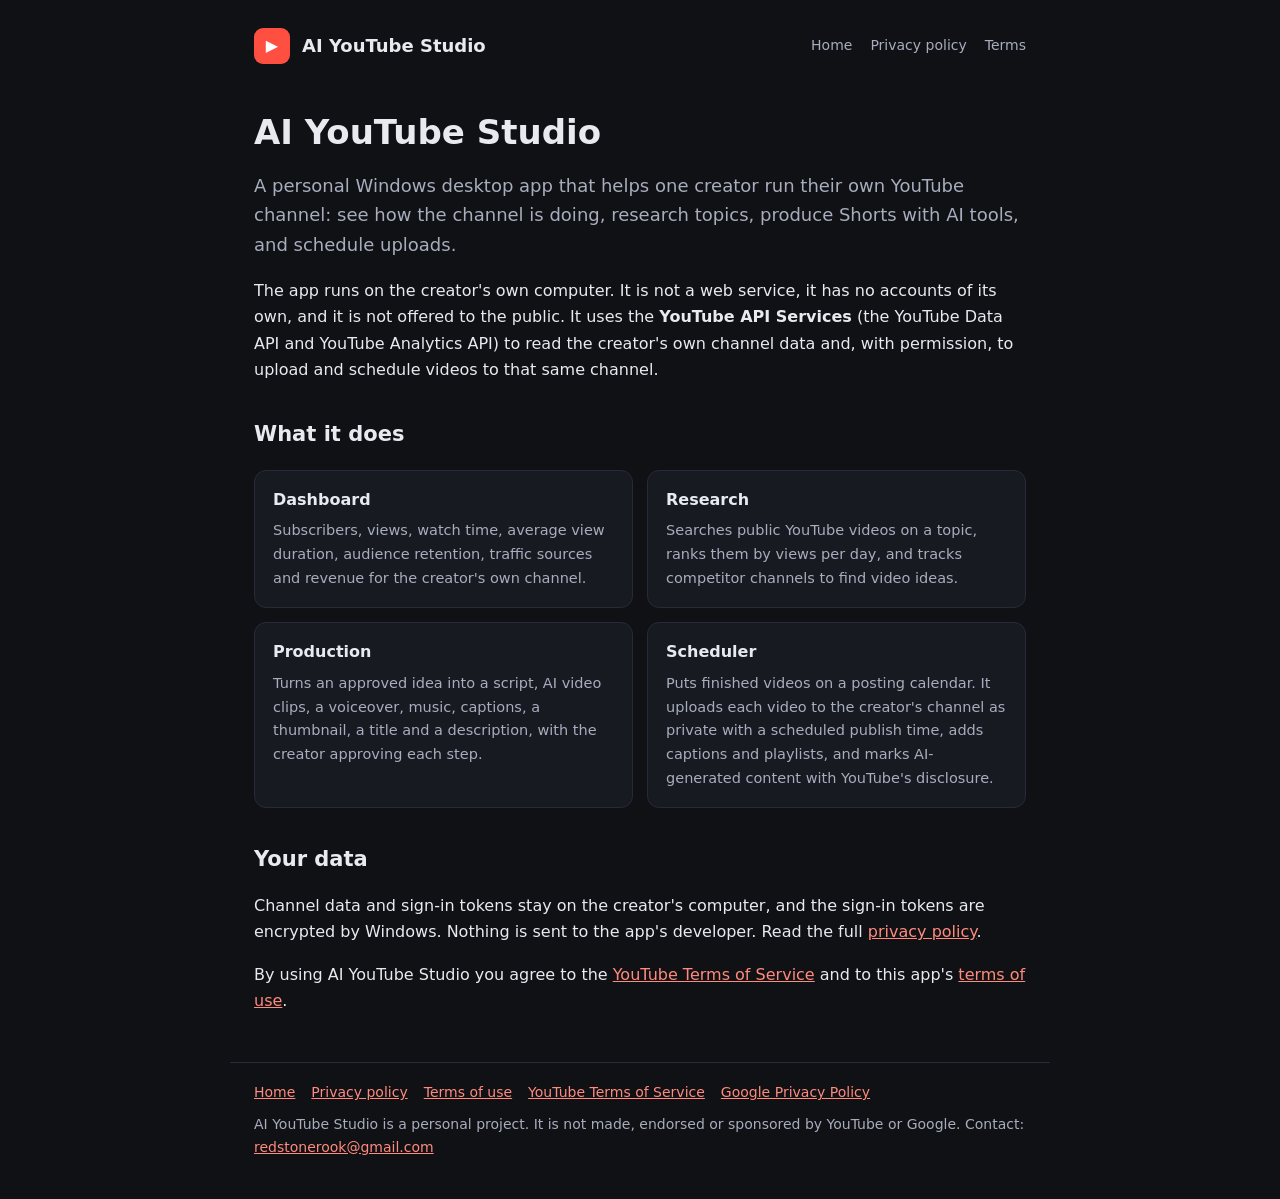
==== index.html @ 5edcbc94 "Add files via upload" ====
<!doctype html><html lang="en"><head><meta charset="utf-8"><meta name="viewport" content="width=device-width,initial-scale=1"><link rel="stylesheet" href="style.css"><title>AI YouTube Studio</title><meta name="description" content="A personal Windows desktop app for planning, producing and scheduling YouTube Shorts for one's own channel."></head><body>
<header><div class="logo">▶</div><div class="name">AI YouTube Studio</div><nav><a href="index.html">Home</a><a href="privacy.html">Privacy policy</a><a href="terms.html">Terms</a></nav></header><main>
<h1>AI YouTube Studio</h1>
<p class="lead">A personal Windows desktop app that helps one creator run their own YouTube channel: see how the channel is doing, research topics, produce Shorts with AI tools, and schedule uploads.</p>
<p>The app runs on the creator's own computer. It is not a web service, it has no accounts of its own, and it is not offered to the public. It uses the <strong>YouTube API Services</strong> (the YouTube Data API and YouTube Analytics API) to read the creator's own channel data and, with permission, to upload and schedule videos to that same channel.</p>
<h2>What it does</h2>
<div class="grid">
<div class="card"><h3>Dashboard</h3><p>Subscribers, views, watch time, average view duration, audience retention, traffic sources and revenue for the creator's own channel.</p></div>
<div class="card"><h3>Research</h3><p>Searches public YouTube videos on a topic, ranks them by views per day, and tracks competitor channels to find video ideas.</p></div>
<div class="card"><h3>Production</h3><p>Turns an approved idea into a script, AI video clips, a voiceover, music, captions, a thumbnail, a title and a description, with the creator approving each step.</p></div>
<div class="card"><h3>Scheduler</h3><p>Puts finished videos on a posting calendar. It uploads each video to the creator's channel as private with a scheduled publish time, adds captions and playlists, and marks AI-generated content with YouTube's disclosure.</p></div>
</div>
<h2>Your data</h2>
<p>Channel data and sign-in tokens stay on the creator's computer, and the sign-in tokens are encrypted by Windows. Nothing is sent to the app's developer. Read the full <a href="privacy.html">privacy policy</a>.</p>
<p>By using AI YouTube Studio you agree to the <a href="https://www.youtube.com/t/terms">YouTube Terms of Service</a> and to this app's <a href="terms.html">terms of use</a>.</p>
</main><footer><a href="index.html">Home</a><a href="privacy.html">Privacy policy</a><a href="terms.html">Terms of use</a><a href="https://www.youtube.com/t/terms">YouTube Terms of Service</a><a href="https://policies.google.com/privacy">Google Privacy Policy</a><div style="margin-top:8px">AI YouTube Studio is a personal project. It is not made, endorsed or sponsored by YouTube or Google. Contact: <a href="mailto:redstonerook@gmail.com">redstonerook@gmail.com</a></div></footer></body></html>
---- style.css ----
:root{--bg:#0f1115;--panel:#171a21;--ink:#e8eaf0;--ink2:#a8adbd;--line:#262b37;--accent:#ff4f40}
*{box-sizing:border-box}body{margin:0;background:var(--bg);color:var(--ink);font:16px/1.65 "Segoe UI",system-ui,-apple-system,sans-serif}
a{color:#ff8a7d}header,main,footer{max-width:820px;margin:0 auto;padding:0 24px}
header{display:flex;align-items:center;gap:12px;padding-top:28px;padding-bottom:12px}
.logo{width:36px;height:36px;border-radius:9px;background:var(--accent);display:grid;place-items:center;color:#fff;font-weight:700}
header .name{font-weight:700;font-size:18px}header nav{margin-left:auto;display:flex;gap:18px;font-size:14px}
header nav a{color:var(--ink2);text-decoration:none}header nav a:hover{color:var(--ink)}
h1{font-size:34px;line-height:1.2;margin:36px 0 8px}h2{font-size:21px;margin:34px 0 8px}
.lead{color:var(--ink2);font-size:18px}.muted{color:var(--ink2);font-size:14px}
.grid{display:grid;grid-template-columns:repeat(2,1fr);gap:14px;margin-top:18px}
.card{background:var(--panel);border:1px solid var(--line);border-radius:12px;padding:16px 18px}.card h3{margin:0 0 6px;font-size:16px}.card p{margin:0;color:var(--ink2);font-size:14.5px}
footer{border-top:1px solid var(--line);margin-top:48px;padding-top:18px;padding-bottom:40px;color:var(--ink2);font-size:14px}
footer a{margin-right:16px}li{margin:4px 0}table{border-collapse:collapse;width:100%;font-size:14.5px}td,th{border:1px solid var(--line);padding:8px 10px;text-align:left;vertical-align:top}th{background:var(--panel)}
@media(max-width:640px){.grid{grid-template-columns:1fr}header nav{gap:10px}}
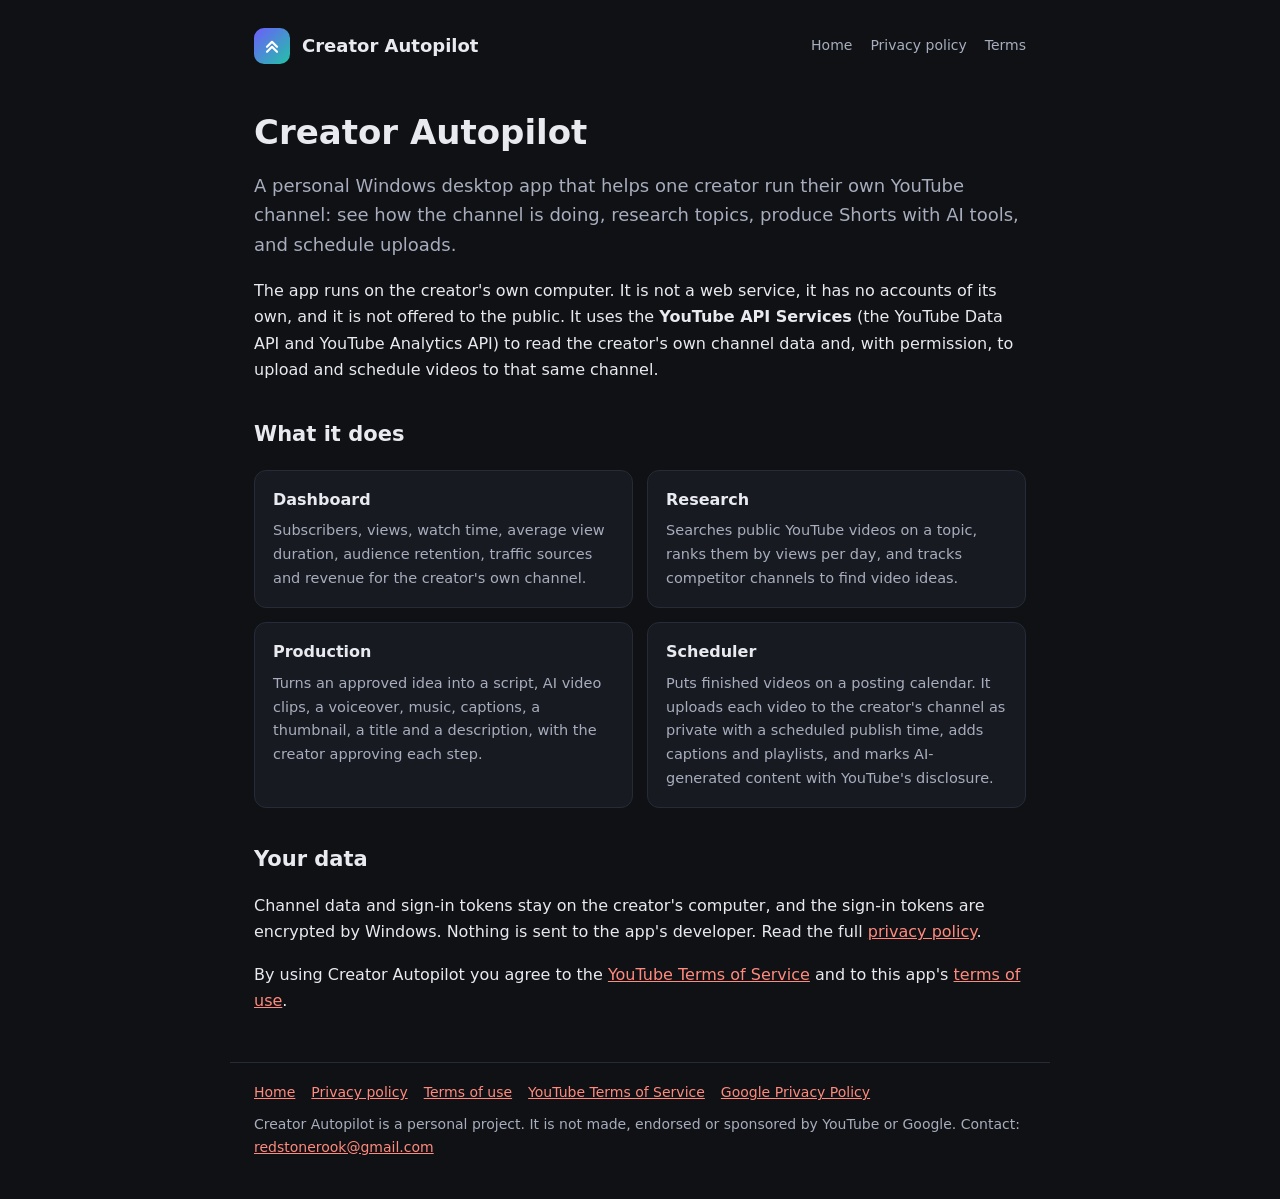
==== commit 69788a29: "Add files via upload" ====
--- a/index.html
+++ b/index.html
@@ -1,6 +1,6 @@
-<!doctype html><html lang="en"><head><meta charset="utf-8"><meta name="viewport" content="width=device-width,initial-scale=1"><link rel="stylesheet" href="style.css"><title>AI YouTube Studio</title><meta name="description" content="A personal Windows desktop app for planning, producing and scheduling YouTube Shorts for one's own channel."></head><body>
-<header><div class="logo">▶</div><div class="name">AI YouTube Studio</div><nav><a href="index.html">Home</a><a href="privacy.html">Privacy policy</a><a href="terms.html">Terms</a></nav></header><main>
-<h1>AI YouTube Studio</h1>
+<!doctype html><html lang="en"><head><meta charset="utf-8"><meta name="viewport" content="width=device-width,initial-scale=1"><link rel="stylesheet" href="style.css"><title>Creator Autopilot</title><meta name="description" content="A personal Windows desktop app for planning, producing and scheduling YouTube Shorts for one's own channel."></head><body>
+<header><div class="logo"><svg viewBox="0 0 24 24" width="20" height="20" fill="none" stroke="#fff" stroke-width="2.6" stroke-linecap="round" stroke-linejoin="round"><path d="M6 13l6-6 6 6"/><path d="M6 19l6-6 6 6"/></svg></div><div class="name">Creator Autopilot</div><nav><a href="index.html">Home</a><a href="privacy.html">Privacy policy</a><a href="terms.html">Terms</a></nav></header><main>
+<h1>Creator Autopilot</h1>
 <p class="lead">A personal Windows desktop app that helps one creator run their own YouTube channel: see how the channel is doing, research topics, produce Shorts with AI tools, and schedule uploads.</p>
 <p>The app runs on the creator's own computer. It is not a web service, it has no accounts of its own, and it is not offered to the public. It uses the <strong>YouTube API Services</strong> (the YouTube Data API and YouTube Analytics API) to read the creator's own channel data and, with permission, to upload and schedule videos to that same channel.</p>
 <h2>What it does</h2>
@@ -12,5 +12,5 @@
 </div>
 <h2>Your data</h2>
 <p>Channel data and sign-in tokens stay on the creator's computer, and the sign-in tokens are encrypted by Windows. Nothing is sent to the app's developer. Read the full <a href="privacy.html">privacy policy</a>.</p>
-<p>By using AI YouTube Studio you agree to the <a href="https://www.youtube.com/t/terms">YouTube Terms of Service</a> and to this app's <a href="terms.html">terms of use</a>.</p>
-</main><footer><a href="index.html">Home</a><a href="privacy.html">Privacy policy</a><a href="terms.html">Terms of use</a><a href="https://www.youtube.com/t/terms">YouTube Terms of Service</a><a href="https://policies.google.com/privacy">Google Privacy Policy</a><div style="margin-top:8px">AI YouTube Studio is a personal project. It is not made, endorsed or sponsored by YouTube or Google. Contact: <a href="mailto:redstonerook@gmail.com">redstonerook@gmail.com</a></div></footer></body></html>
+<p>By using Creator Autopilot you agree to the <a href="https://www.youtube.com/t/terms">YouTube Terms of Service</a> and to this app's <a href="terms.html">terms of use</a>.</p>
+</main><footer><a href="index.html">Home</a><a href="privacy.html">Privacy policy</a><a href="terms.html">Terms of use</a><a href="https://www.youtube.com/t/terms">YouTube Terms of Service</a><a href="https://policies.google.com/privacy">Google Privacy Policy</a><div style="margin-top:8px">Creator Autopilot is a personal project. It is not made, endorsed or sponsored by YouTube or Google. Contact: <a href="mailto:redstonerook@gmail.com">redstonerook@gmail.com</a></div></footer></body></html>
--- a/style.css
+++ b/style.css
@@ -2,7 +2,7 @@
 *{box-sizing:border-box}body{margin:0;background:var(--bg);color:var(--ink);font:16px/1.65 "Segoe UI",system-ui,-apple-system,sans-serif}
 a{color:#ff8a7d}header,main,footer{max-width:820px;margin:0 auto;padding:0 24px}
 header{display:flex;align-items:center;gap:12px;padding-top:28px;padding-bottom:12px}
-.logo{width:36px;height:36px;border-radius:9px;background:var(--accent);display:grid;place-items:center;color:#fff;font-weight:700}
+.logo{width:36px;height:36px;border-radius:10px;background:linear-gradient(135deg,#6d5dfc,#22c3a6);display:grid;place-items:center;color:#fff;font-weight:700}
 header .name{font-weight:700;font-size:18px}header nav{margin-left:auto;display:flex;gap:18px;font-size:14px}
 header nav a{color:var(--ink2);text-decoration:none}header nav a:hover{color:var(--ink)}
 h1{font-size:34px;line-height:1.2;margin:36px 0 8px}h2{font-size:21px;margin:34px 0 8px}
